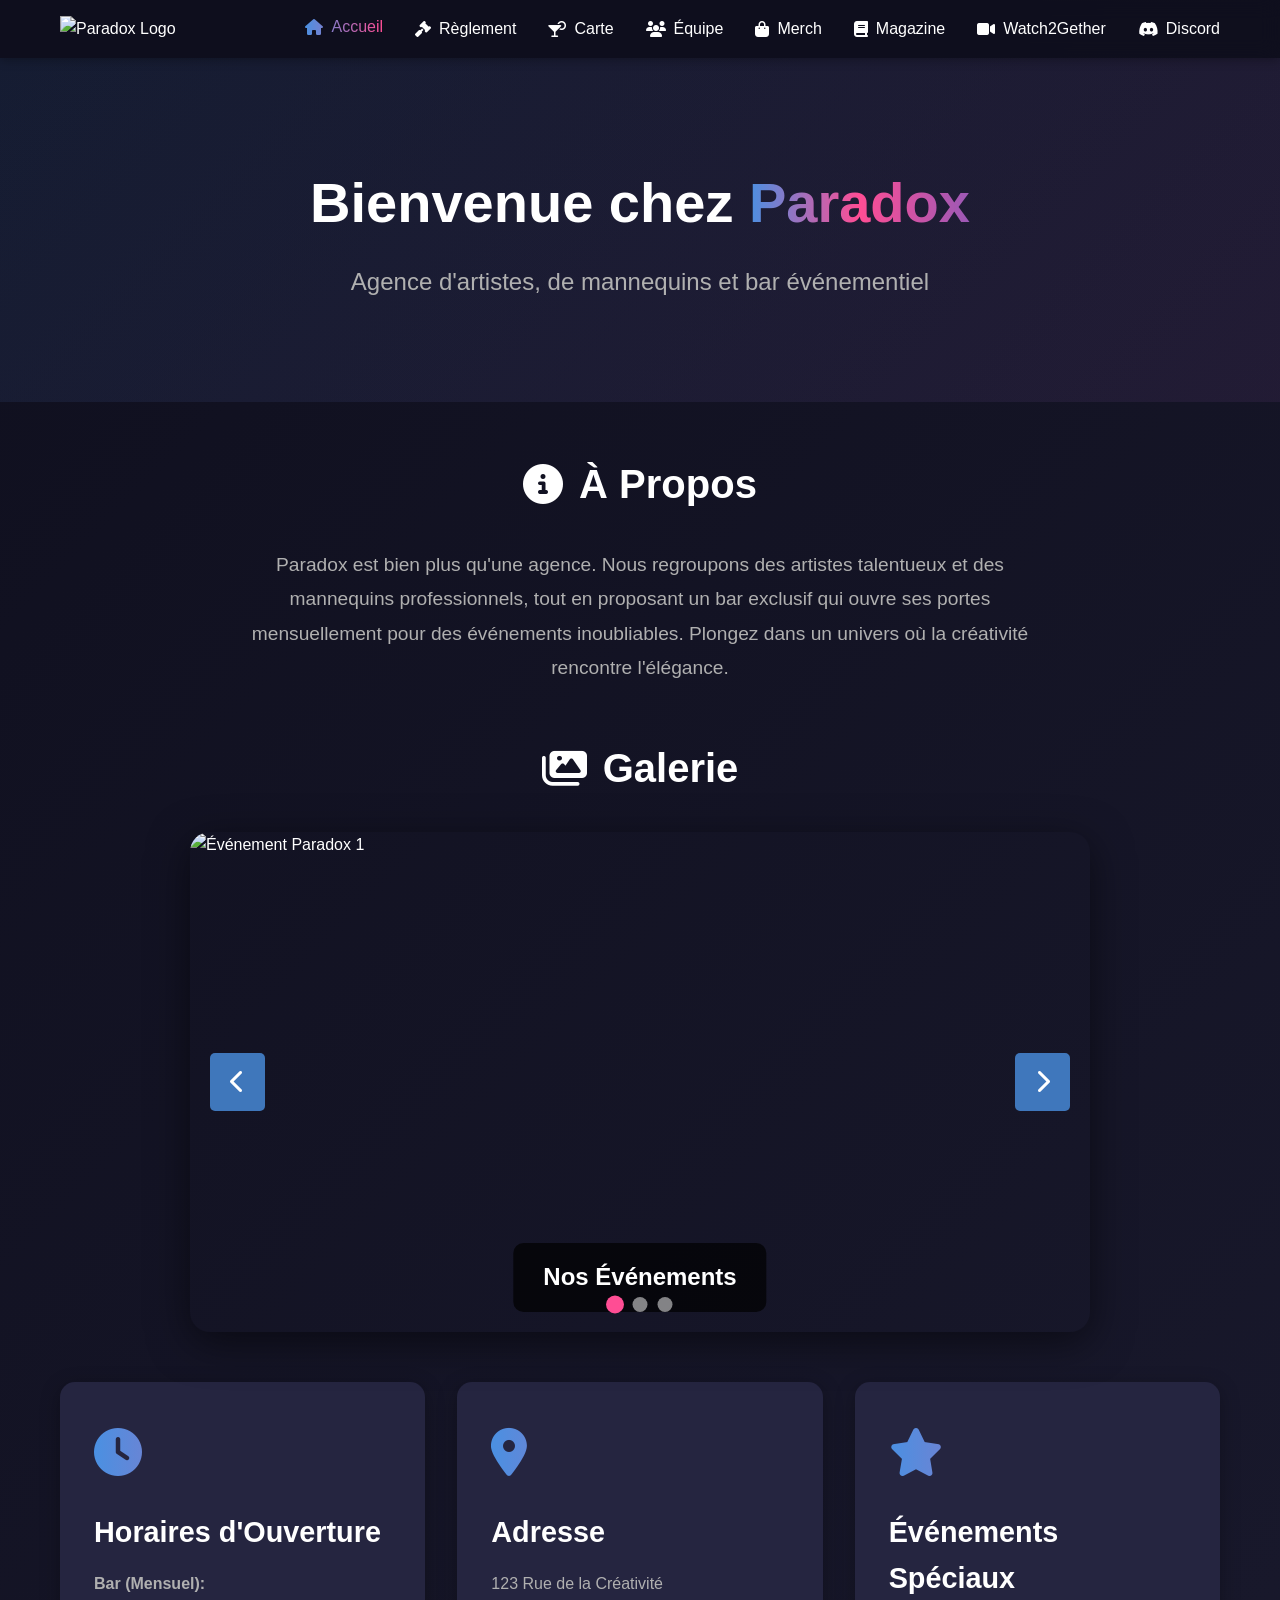
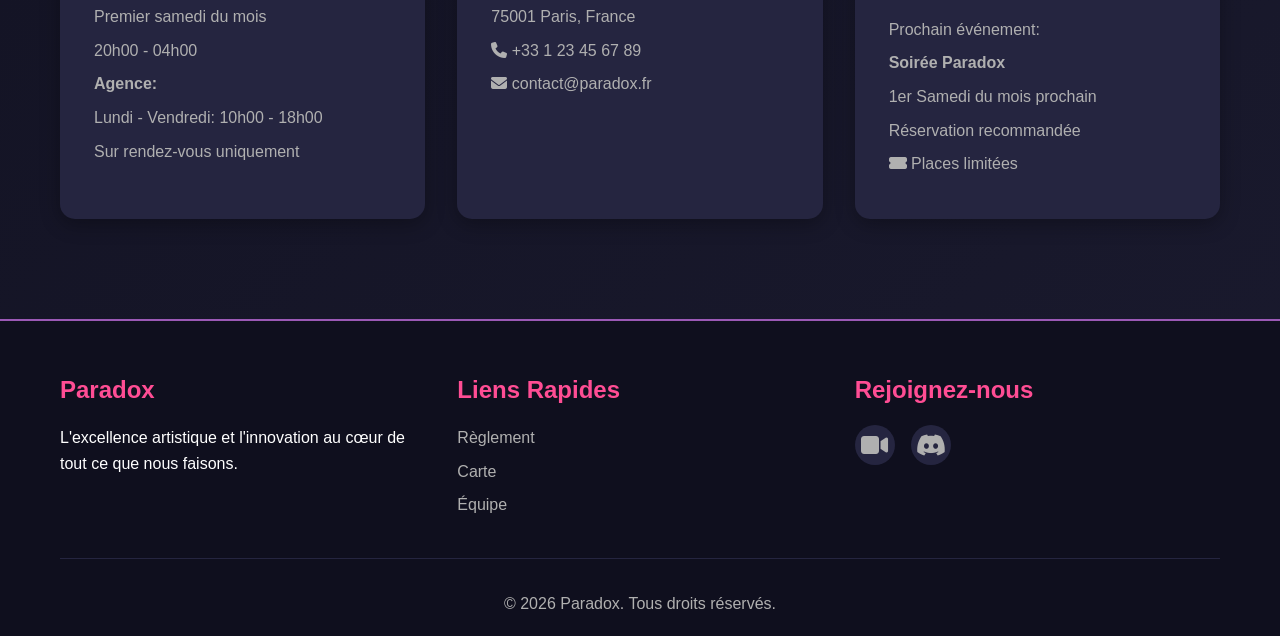
==== index.html @ 4bc78af2 "initial commit" ====
<!DOCTYPE html>
<html lang="fr">
<head>
    <meta charset="UTF-8">
    <meta name="viewport" content="width=device-width, initial-scale=1.0">
    <title>Paradox - Agence d'Artistes & Bar</title>
    <link rel="stylesheet" href="style.css">
    <link rel="stylesheet" href="https://cdnjs.cloudflare.com/ajax/libs/font-awesome/6.4.0/css/all.min.css">
</head>
<body>
    <nav class="navbar">
        <div class="container">
            <div class="logo">
                <img src="media/paradox_logo.png" alt="Paradox Logo">
            </div>
            <ul class="nav-links">
                <li><a href="index.html" class="active"><i class="fas fa-home"></i> Accueil</a></li>
                <li><a href="reglement.html"><i class="fas fa-gavel"></i> Règlement</a></li>
                <li><a href="carte.html"><i class="fas fa-cocktail"></i> Carte</a></li>
                <li><a href="equipe.html"><i class="fas fa-users"></i> Équipe</a></li>
                <li><a href="merch.html"><i class="fas fa-shopping-bag"></i> Merch</a></li>
                <li><a href="magazine.html"><i class="fas fa-book"></i> Magazine</a></li>
                <li><a href="https://w2g.tv" target="_blank"><i class="fas fa-video"></i> Watch2Gether</a></li>
                <li><a href="https://discord.gg" target="_blank"><i class="fab fa-discord"></i> Discord</a></li>
            </ul>
            <div class="burger">
                <div class="line1"></div>
                <div class="line2"></div>
                <div class="line3"></div>
            </div>
        </div>
    </nav>

    <header class="hero">
        <div class="hero-content">
            <h1>Bienvenue chez <span class="gradient-text">Paradox</span></h1>
            <p>Agence d'artistes, de mannequins et bar événementiel</p>
        </div>
    </header>

    <main class="container">
        <section class="about-section">
            <h2><i class="fas fa-info-circle"></i> À Propos</h2>
            <p>Paradox est bien plus qu'une agence. Nous regroupons des artistes talentueux et des mannequins professionnels, tout en proposant un bar exclusif qui ouvre ses portes mensuellement pour des événements inoubliables. Plongez dans un univers où la créativité rencontre l'élégance.</p>
        </section>

        <section class="carousel-section">
            <h2><i class="fas fa-images"></i> Galerie</h2>
            <div class="carousel">
                <div class="carousel-container">
                    <div class="carousel-slide active">
                        <img src="media/carousel1.jpg" alt="Événement Paradox 1">
                        <div class="carousel-caption">Nos Événements</div>
                    </div>
                    <div class="carousel-slide">
                        <img src="media/carousel2.jpg" alt="Événement Paradox 2">
                        <div class="carousel-caption">Nos Artistes</div>
                    </div>
                    <div class="carousel-slide">
                        <img src="media/carousel3.jpg" alt="Événement Paradox 3">
                        <div class="carousel-caption">Notre Bar</div>
                    </div>
                </div>
                <button class="carousel-btn prev" onclick="changeSlide(-1)"><i class="fas fa-chevron-left"></i></button>
                <button class="carousel-btn next" onclick="changeSlide(1)"><i class="fas fa-chevron-right"></i></button>
                <div class="carousel-dots">
                    <span class="dot active" onclick="currentSlide(0)"></span>
                    <span class="dot" onclick="currentSlide(1)"></span>
                    <span class="dot" onclick="currentSlide(2)"></span>
                </div>
            </div>
        </section>

        <section class="info-cards">
            <div class="card">
                <div class="card-icon">
                    <i class="fas fa-clock"></i>
                </div>
                <h3>Horaires d'Ouverture</h3>
                <p><strong>Bar (Mensuel):</strong></p>
                <p>Premier samedi du mois</p>
                <p>20h00 - 04h00</p>
                <p class="mt-2"><strong>Agence:</strong></p>
                <p>Lundi - Vendredi: 10h00 - 18h00</p>
                <p>Sur rendez-vous uniquement</p>
            </div>

            <div class="card">
                <div class="card-icon">
                    <i class="fas fa-map-marker-alt"></i>
                </div>
                <h3>Adresse</h3>
                <p>123 Rue de la Créativité</p>
                <p>75001 Paris, France</p>
                <p class="mt-2"><i class="fas fa-phone"></i> +33 1 23 45 67 89</p>
                <p><i class="fas fa-envelope"></i> contact@paradox.fr</p>
            </div>

            <div class="card">
                <div class="card-icon">
                    <i class="fas fa-star"></i>
                </div>
                <h3>Événements Spéciaux</h3>
                <p>Prochain événement:</p>
                <p><strong>Soirée Paradox</strong></p>
                <p>1er Samedi du mois prochain</p>
                <p class="mt-2">Réservation recommandée</p>
                <p><i class="fas fa-ticket-alt"></i> Places limitées</p>
            </div>
        </section>
    </main>

    <footer>
        <div class="container">
            <div class="footer-content">
                <div class="footer-section">
                    <h4>Paradox</h4>
                    <p>L'excellence artistique et l'innovation au cœur de tout ce que nous faisons.</p>
                </div>
                <div class="footer-section">
                    <h4>Liens Rapides</h4>
                    <ul>
                        <li><a href="reglement.html">Règlement</a></li>
                        <li><a href="carte.html">Carte</a></li>
                        <li><a href="equipe.html">Équipe</a></li>
                    </ul>
                </div>
                <div class="footer-section">
                    <h4>Rejoignez-nous</h4>
                    <div class="social-links">
                        <a href="https://w2g.tv" target="_blank"><i class="fas fa-video"></i></a>
                        <a href="https://discord.gg" target="_blank"><i class="fab fa-discord"></i></a>
                    </div>
                </div>
            </div>
            <div class="footer-bottom">
                <p>&copy; 2026 Paradox. Tous droits réservés.</p>
            </div>
        </div>
    </footer>

    <script src="script.js"></script>
</body>
</html>
---- style.css ----
* {
    margin: 0;
    padding: 0;
    box-sizing: border-box;
}

:root {
    --primary-blue: #4a90e2;
    --primary-pink: #ff4d94;
    --primary-purple: #9b59b6;
    --dark-bg: #1a1a2e;
    --darker-bg: #0f0f1e;
    --light-text: #ffffff;
    --gray-text: #b0b0b0;
    --card-bg: #252540;
}

body {
    font-family: 'Segoe UI', Tahoma, Geneva, Verdana, sans-serif;
    background: linear-gradient(135deg, var(--darker-bg) 0%, var(--dark-bg) 100%);
    color: var(--light-text);
    line-height: 1.6;
    min-height: 100vh;
}

.container {
    max-width: 1200px;
    margin: 0 auto;
    padding: 0 20px;
}

.gradient-text {
    background: linear-gradient(90deg, var(--primary-blue), var(--primary-pink), var(--primary-purple));
    -webkit-background-clip: text;
    -webkit-text-fill-color: transparent;
    background-clip: text;
}

.navbar {
    background: rgba(15, 15, 30, 0.95);
    backdrop-filter: blur(10px);
    padding: 1rem 0;
    position: sticky;
    top: 0;
    z-index: 1000;
    box-shadow: 0 2px 10px rgba(0, 0, 0, 0.3);
}

.navbar .container {
    display: flex;
    justify-content: space-between;
    align-items: center;
}

.logo img {
    height: 50px;
    width: auto;
}

.nav-links {
    display: flex;
    list-style: none;
    gap: 2rem;
    align-items: center;
}

.nav-links a {
    color: var(--light-text);
    text-decoration: none;
    transition: all 0.3s ease;
    font-weight: 500;
    display: flex;
    align-items: center;
    gap: 0.5rem;
}

.nav-links a:hover,
.nav-links a.active {
    background: linear-gradient(90deg, var(--primary-blue), var(--primary-pink));
    -webkit-background-clip: text;
    -webkit-text-fill-color: transparent;
    background-clip: text;
    transform: translateY(-2px);
}

.burger {
    display: none;
    flex-direction: column;
    cursor: pointer;
}

.burger div {
    width: 25px;
    height: 3px;
    background: var(--light-text);
    margin: 4px;
    transition: all 0.3s ease;
}

.hero {
    text-align: center;
    padding: 100px 20px;
    background: linear-gradient(135deg, rgba(74, 144, 226, 0.1), rgba(155, 89, 182, 0.1));
    margin-bottom: 50px;
}

.hero-content h1 {
    font-size: 3.5rem;
    margin-bottom: 1rem;
}

.hero-content p {
    font-size: 1.5rem;
    color: var(--gray-text);
}

section {
    margin: 50px 0;
}

section h2 {
    font-size: 2.5rem;
    margin-bottom: 2rem;
    text-align: center;
    display: flex;
    align-items: center;
    justify-content: center;
    gap: 1rem;
}

.about-section p {
    font-size: 1.2rem;
    text-align: center;
    color: var(--gray-text);
    max-width: 800px;
    margin: 0 auto;
    line-height: 1.8;
}

.carousel {
    position: relative;
    max-width: 900px;
    margin: 0 auto;
    overflow: hidden;
    border-radius: 20px;
    box-shadow: 0 10px 40px rgba(0, 0, 0, 0.5);
}

.carousel-container {
    position: relative;
    width: 100%;
    height: 500px;
}

.carousel-slide {
    position: absolute;
    width: 100%;
    height: 100%;
    opacity: 0;
    transition: opacity 0.5s ease;
}

.carousel-slide.active {
    opacity: 1;
}

.carousel-slide img {
    width: 100%;
    height: 100%;
    object-fit: cover;
}

.carousel-caption {
    position: absolute;
    bottom: 20px;
    left: 50%;
    transform: translateX(-50%);
    background: rgba(0, 0, 0, 0.7);
    padding: 15px 30px;
    border-radius: 10px;
    font-size: 1.5rem;
    font-weight: bold;
}

.carousel-btn {
    position: absolute;
    top: 50%;
    transform: translateY(-50%);
    background: rgba(74, 144, 226, 0.8);
    border: none;
    color: white;
    padding: 15px 20px;
    cursor: pointer;
    font-size: 1.5rem;
    transition: all 0.3s ease;
    border-radius: 5px;
}

.carousel-btn:hover {
    background: var(--primary-pink);
}

.carousel-btn.prev {
    left: 20px;
}

.carousel-btn.next {
    right: 20px;
}

.carousel-dots {
    position: absolute;
    bottom: 20px;
    left: 50%;
    transform: translateX(-50%);
    display: flex;
    gap: 10px;
}

.dot {
    width: 15px;
    height: 15px;
    border-radius: 50%;
    background: rgba(255, 255, 255, 0.5);
    cursor: pointer;
    transition: all 0.3s ease;
}

.dot.active {
    background: var(--primary-pink);
    transform: scale(1.2);
}

.info-cards {
    display: grid;
    grid-template-columns: repeat(auto-fit, minmax(300px, 1fr));
    gap: 2rem;
    margin-top: 50px;
}

.card {
    background: var(--card-bg);
    padding: 2rem;
    border-radius: 15px;
    box-shadow: 0 5px 20px rgba(0, 0, 0, 0.3);
    transition: all 0.3s ease;
    border: 2px solid transparent;
}

.card:hover {
    transform: translateY(-10px);
    border: 2px solid var(--primary-blue);
    box-shadow: 0 10px 40px rgba(74, 144, 226, 0.3);
}

.card-icon {
    font-size: 3rem;
    margin-bottom: 1rem;
    background: linear-gradient(90deg, var(--primary-blue), var(--primary-pink));
    -webkit-background-clip: text;
    -webkit-text-fill-color: transparent;
    background-clip: text;
}

.card h3 {
    font-size: 1.8rem;
    margin-bottom: 1rem;
}

.card p {
    color: var(--gray-text);
    margin: 0.5rem 0;
}

.mt-2 {
    margin-top: 1rem;
}

footer {
    background: var(--darker-bg);
    margin-top: 100px;
    padding: 50px 0 20px;
    border-top: 2px solid var(--primary-purple);
}

.footer-content {
    display: grid;
    grid-template-columns: repeat(auto-fit, minmax(250px, 1fr));
    gap: 2rem;
    margin-bottom: 2rem;
}

.footer-section h4 {
    color: var(--primary-pink);
    margin-bottom: 1rem;
    font-size: 1.5rem;
}

.footer-section ul {
    list-style: none;
}

.footer-section ul li {
    margin: 0.5rem 0;
}

.footer-section a {
    color: var(--gray-text);
    text-decoration: none;
    transition: color 0.3s ease;
}

.footer-section a:hover {
    color: var(--primary-blue);
}

.social-links {
    display: flex;
    gap: 1rem;
}

.social-links a {
    display: flex;
    align-items: center;
    justify-content: center;
    width: 40px;
    height: 40px;
    background: var(--card-bg);
    border-radius: 50%;
    font-size: 1.5rem;
    transition: all 0.3s ease;
}

.social-links a:hover {
    background: linear-gradient(135deg, var(--primary-blue), var(--primary-pink));
    transform: scale(1.1);
}

.footer-bottom {
    text-align: center;
    padding-top: 2rem;
    border-top: 1px solid var(--card-bg);
    color: var(--gray-text);
}

@media screen and (max-width: 968px) {
    .nav-links {
        position: fixed;
        right: -100%;
        top: 70px;
        flex-direction: column;
        background: var(--darker-bg);
        width: 100%;
        text-align: center;
        transition: 0.3s;
        padding: 2rem 0;
    }

    .nav-links.active {
        right: 0;
    }

    .burger {
        display: flex;
    }

    .hero-content h1 {
        font-size: 2.5rem;
    }

    .hero-content p {
        font-size: 1.2rem;
    }

    .carousel-container {
        height: 300px;
    }
}
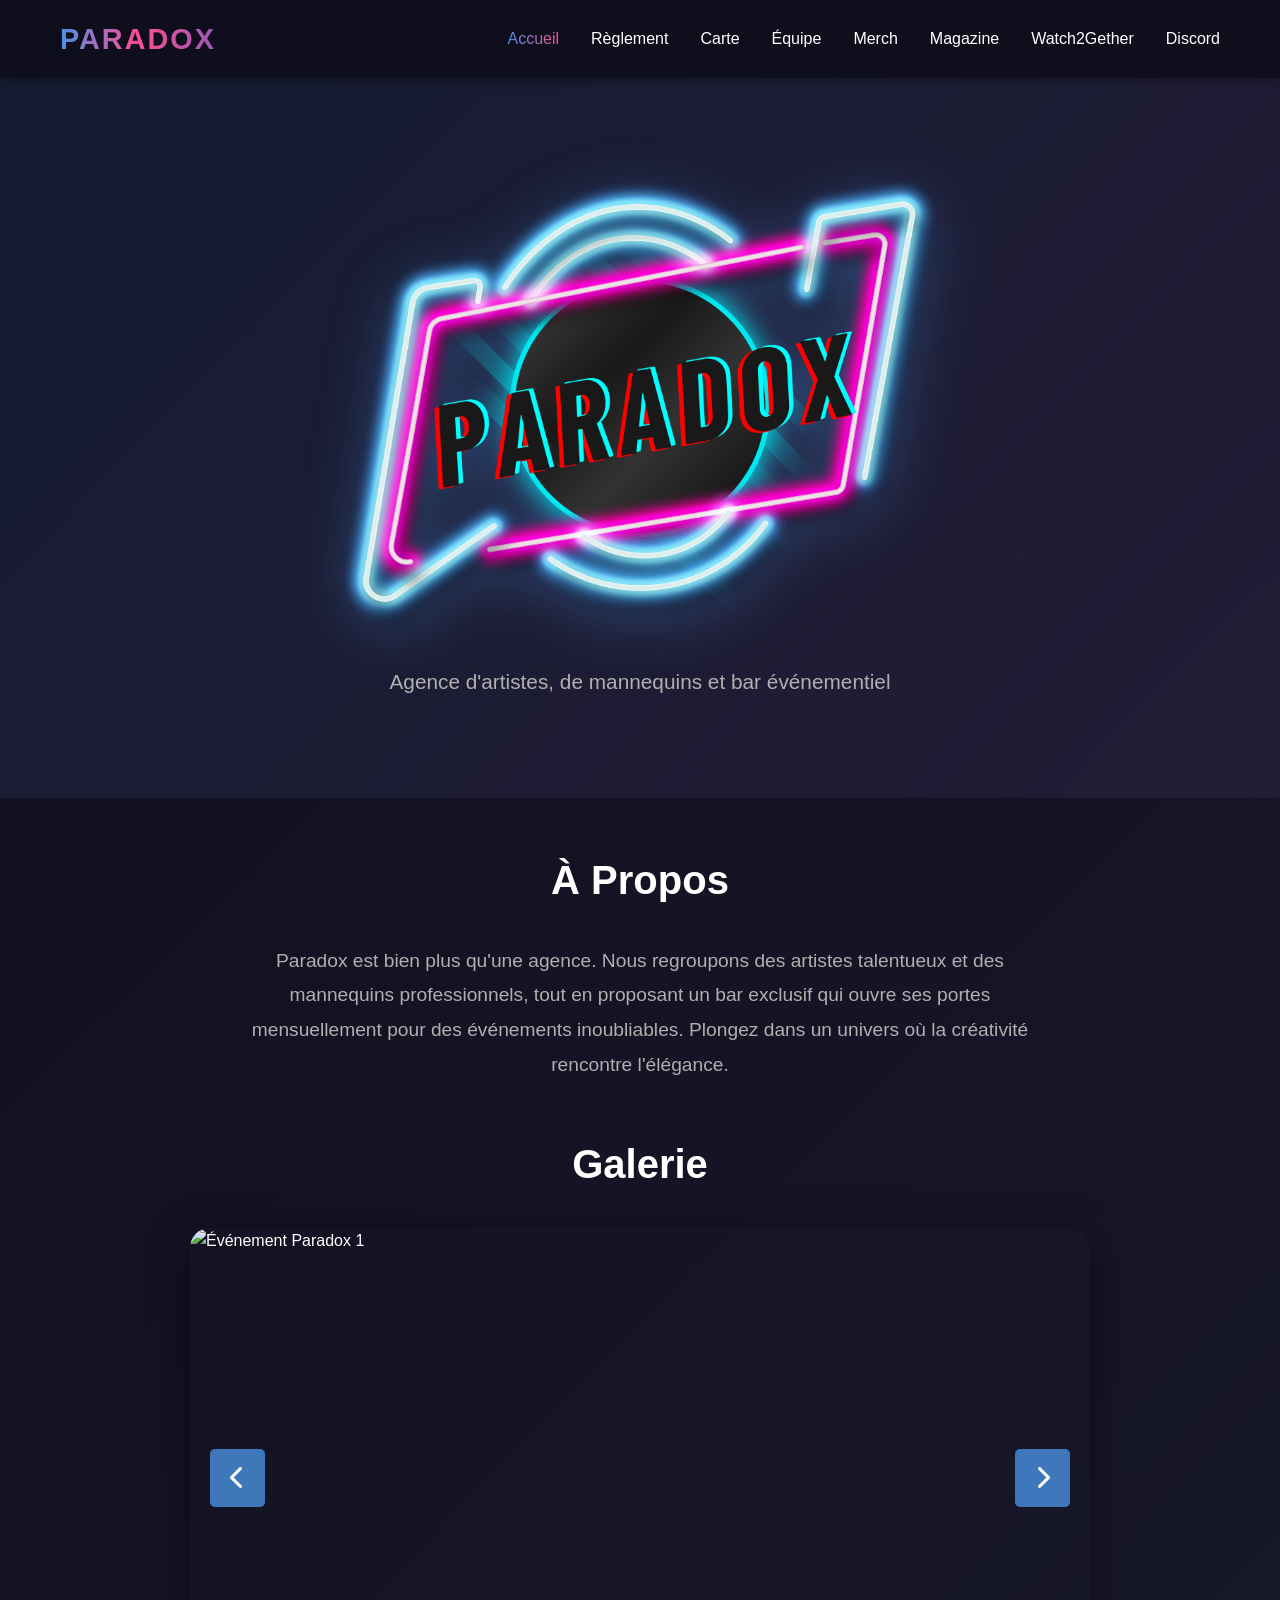
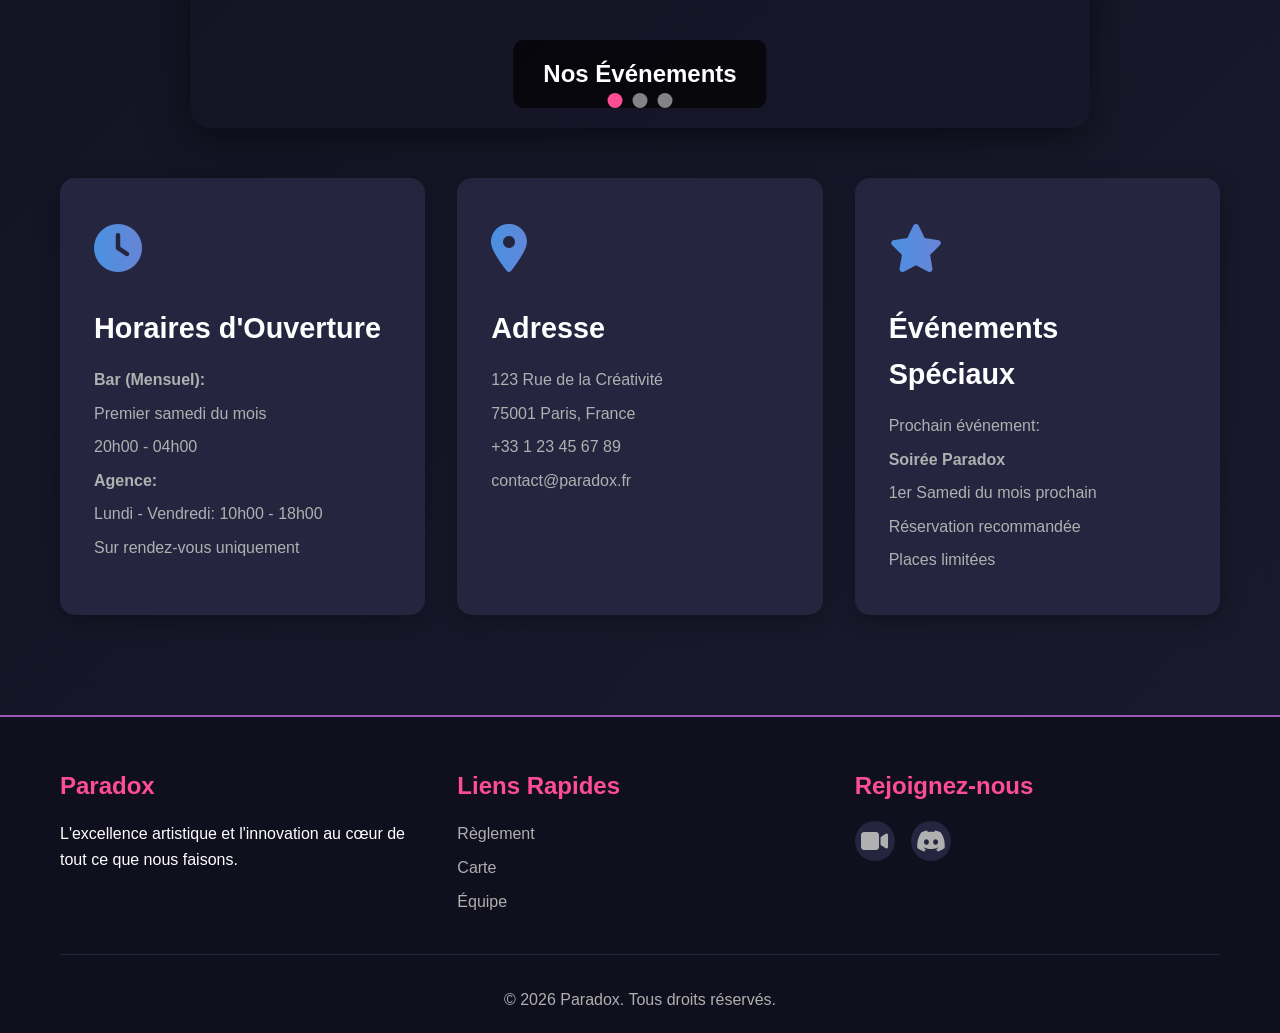
==== commit be4a83a7: "maj mag, json, equipe" ====
--- a/index.html
+++ b/index.html
@@ -11,17 +11,17 @@
     <nav class="navbar">
         <div class="container">
             <div class="logo">
-                <img src="media/paradox_logo.png" alt="Paradox Logo">
+                <h2>PARADOX</h2>
             </div>
             <ul class="nav-links">
-                <li><a href="index.html" class="active"><i class="fas fa-home"></i> Accueil</a></li>
-                <li><a href="reglement.html"><i class="fas fa-gavel"></i> Règlement</a></li>
-                <li><a href="carte.html"><i class="fas fa-cocktail"></i> Carte</a></li>
-                <li><a href="equipe.html"><i class="fas fa-users"></i> Équipe</a></li>
-                <li><a href="merch.html"><i class="fas fa-shopping-bag"></i> Merch</a></li>
-                <li><a href="magazine.html"><i class="fas fa-book"></i> Magazine</a></li>
-                <li><a href="https://w2g.tv" target="_blank"><i class="fas fa-video"></i> Watch2Gether</a></li>
-                <li><a href="https://discord.gg" target="_blank"><i class="fab fa-discord"></i> Discord</a></li>
+                <li><a href="index.html" class="active">Accueil</a></li>
+                <li><a href="reglement.html">Règlement</a></li>
+                <li><a href="carte.html">Carte</a></li>
+                <li><a href="equipe.html">Équipe</a></li>
+                <li><a href="merch.html">Merch</a></li>
+                <li><a href="magazine.html">Magazine</a></li>
+                <li><a href="https://w2g.tv/?r=dgdjw1shaeg6t09lxw" target="_blank">Watch2Gether</a></li>
+                <li><a href="https://discord.gg/9MaAJ3WnYC" target="_blank">Discord</a></li>
             </ul>
             <div class="burger">
                 <div class="line1"></div>
@@ -33,19 +33,19 @@
 
     <header class="hero">
         <div class="hero-content">
-            <h1>Bienvenue chez <span class="gradient-text">Paradox</span></h1>
-            <p>Agence d'artistes, de mannequins et bar événementiel</p>
+            <img src="media/paradox_logo.png" alt="Paradox Logo" class="hero-logo">
+            <p style="margin-top: 2rem; font-size: 1.3rem;">Agence d'artistes, de mannequins et bar événementiel</p>
         </div>
     </header>
 
     <main class="container">
         <section class="about-section">
-            <h2><i class="fas fa-info-circle"></i> À Propos</h2>
+            <h2>À Propos</h2>
             <p>Paradox est bien plus qu'une agence. Nous regroupons des artistes talentueux et des mannequins professionnels, tout en proposant un bar exclusif qui ouvre ses portes mensuellement pour des événements inoubliables. Plongez dans un univers où la créativité rencontre l'élégance.</p>
         </section>
 
         <section class="carousel-section">
-            <h2><i class="fas fa-images"></i> Galerie</h2>
+            <h2>Galerie</h2>
             <div class="carousel">
                 <div class="carousel-container">
                     <div class="carousel-slide active">
@@ -92,8 +92,8 @@
                 <h3>Adresse</h3>
                 <p>123 Rue de la Créativité</p>
                 <p>75001 Paris, France</p>
-                <p class="mt-2"><i class="fas fa-phone"></i> +33 1 23 45 67 89</p>
-                <p><i class="fas fa-envelope"></i> contact@paradox.fr</p>
+                <p class="mt-2">+33 1 23 45 67 89</p>
+                <p>contact@paradox.fr</p>
             </div>
 
             <div class="card">
@@ -105,7 +105,7 @@
                 <p><strong>Soirée Paradox</strong></p>
                 <p>1er Samedi du mois prochain</p>
                 <p class="mt-2">Réservation recommandée</p>
-                <p><i class="fas fa-ticket-alt"></i> Places limitées</p>
+                <p>Places limitées</p>
             </div>
         </section>
     </main>
@@ -128,8 +128,8 @@
                 <div class="footer-section">
                     <h4>Rejoignez-nous</h4>
                     <div class="social-links">
-                        <a href="https://w2g.tv" target="_blank"><i class="fas fa-video"></i></a>
-                        <a href="https://discord.gg" target="_blank"><i class="fab fa-discord"></i></a>
+                        <a href="https://w2g.tv/?r=dgdjw1shaeg6t09lxw" target="_blank"><i class="fas fa-video"></i></a>
+                        <a href="https://discord.gg/9MaAJ3WnYC" target="_blank"><i class="fab fa-discord"></i></a>
                     </div>
                 </div>
             </div>
--- a/style.css
+++ b/style.css
@@ -52,9 +52,20 @@
     align-items: center;
 }
 
-.logo img {
-    height: 50px;
-    width: auto;
+.logo h2 {
+    font-size: 1.8rem;
+    font-weight: 700;
+    letter-spacing: 2px;
+    background: linear-gradient(90deg, var(--primary-blue), var(--primary-pink), var(--primary-purple));
+    -webkit-background-clip: text;
+    -webkit-text-fill-color: transparent;
+    background-clip: text;
+    margin: 0;
+    transition: all 0.3s ease;
+}
+
+.logo h2:hover {
+    opacity: 0.8;
 }
 
 .nav-links {
@@ -80,7 +91,6 @@
     -webkit-background-clip: text;
     -webkit-text-fill-color: transparent;
     background-clip: text;
-    transform: translateY(-2px);
 }
 
 .burger {
@@ -107,6 +117,15 @@
 .hero-content h1 {
     font-size: 3.5rem;
     margin-bottom: 1rem;
+}
+
+.hero-logo {
+    max-width: 600px;
+    width: 100%;
+    height: auto;
+    margin: 0 auto;
+    display: block;
+    filter: drop-shadow(0 10px 30px rgba(74, 144, 226, 0.4));
 }
 
 .hero-content p {
@@ -228,7 +247,6 @@
 
 .dot.active {
     background: var(--primary-pink);
-    transform: scale(1.2);
 }
 
 .info-cards {
@@ -248,9 +266,7 @@
 }
 
 .card:hover {
-    transform: translateY(-10px);
     border: 2px solid var(--primary-blue);
-    box-shadow: 0 10px 40px rgba(74, 144, 226, 0.3);
 }
 
 .card-icon {
@@ -333,7 +349,6 @@
 
 .social-links a:hover {
     background: linear-gradient(135deg, var(--primary-blue), var(--primary-pink));
-    transform: scale(1.1);
 }
 
 .footer-bottom {
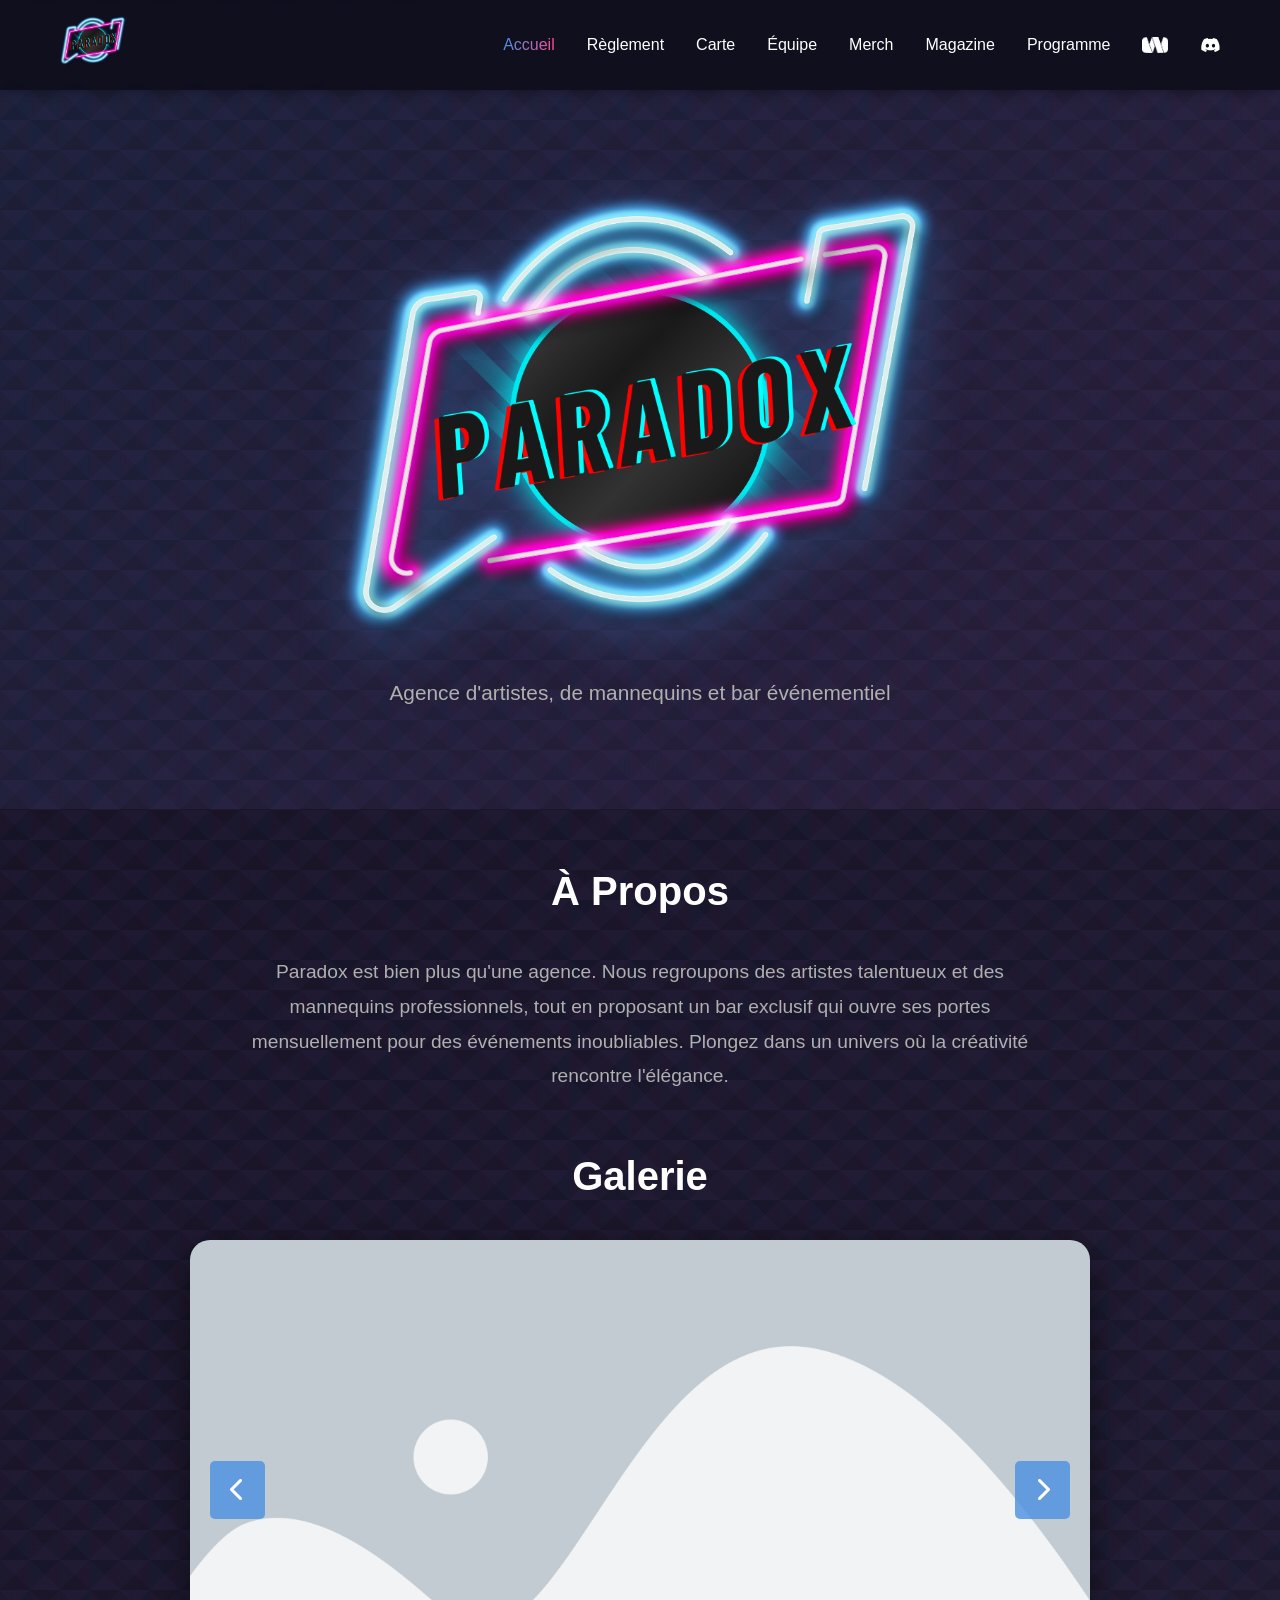
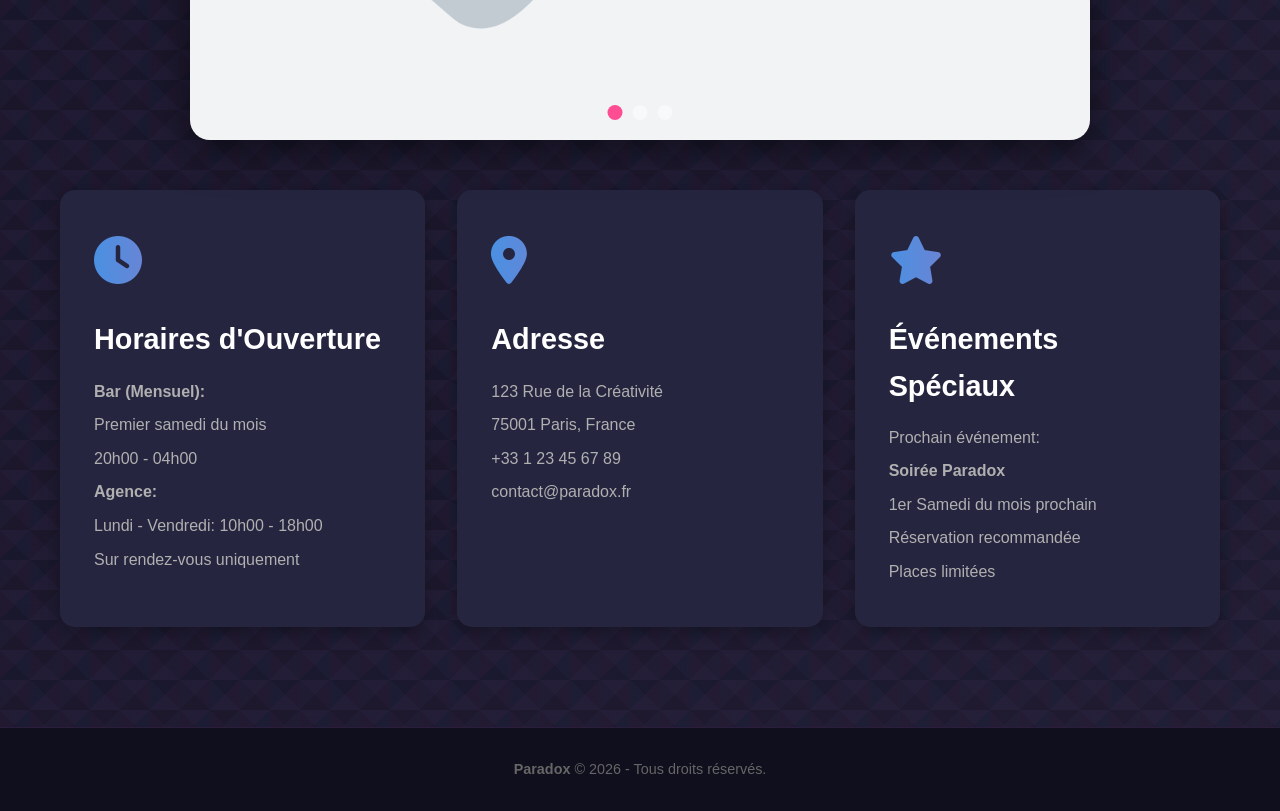
==== commit 71e0d29b: "maj" ====
--- a/index.html
+++ b/index.html
@@ -11,7 +11,7 @@
     <nav class="navbar">
         <div class="container">
             <div class="logo">
-                <h2>PARADOX</h2>
+                <a href="index.html"><img src="media/paradox_logo.png" alt="Paradox Logo"></a>
             </div>
             <ul class="nav-links">
                 <li><a href="index.html" class="active">Accueil</a></li>
@@ -20,8 +20,9 @@
                 <li><a href="equipe.html">Équipe</a></li>
                 <li><a href="merch.html">Merch</a></li>
                 <li><a href="magazine.html">Magazine</a></li>
-                <li><a href="https://w2g.tv/?r=dgdjw1shaeg6t09lxw" target="_blank">Watch2Gether</a></li>
-                <li><a href="https://discord.gg/9MaAJ3WnYC" target="_blank">Discord</a></li>
+                <li><a href="programme.html">Programme</a></li>
+                <li><a href="https://w2g.tv/?r=dgdjw1shaeg6t09lxw" target="_blank" class="icon-link"><img src="media/w2g_logo.png" alt="Watch2Gether"></a></li>
+                <li><a href="https://discord.gg/9MaAJ3WnYC" target="_blank" class="icon-link"><i class="fab fa-discord"></i></a></li>
             </ul>
             <div class="burger">
                 <div class="line1"></div>
@@ -49,16 +50,13 @@
             <div class="carousel">
                 <div class="carousel-container">
                     <div class="carousel-slide active">
-                        <img src="media/carousel1.jpg" alt="Événement Paradox 1">
-                        <div class="carousel-caption">Nos Événements</div>
+                        <img src="media/placeholder.png" alt="Événement Paradox 1">
                     </div>
                     <div class="carousel-slide">
-                        <img src="media/carousel2.jpg" alt="Événement Paradox 2">
-                        <div class="carousel-caption">Nos Artistes</div>
+                        <img src="media/placeholder.png" alt="Événement Paradox 2">
                     </div>
                     <div class="carousel-slide">
-                        <img src="media/carousel3.jpg" alt="Événement Paradox 3">
-                        <div class="carousel-caption">Notre Bar</div>
+                        <img src="media/placeholder.png" alt="Événement Paradox 3">
                     </div>
                 </div>
                 <button class="carousel-btn prev" onclick="changeSlide(-1)"><i class="fas fa-chevron-left"></i></button>
@@ -112,30 +110,7 @@
 
     <footer>
         <div class="container">
-            <div class="footer-content">
-                <div class="footer-section">
-                    <h4>Paradox</h4>
-                    <p>L'excellence artistique et l'innovation au cœur de tout ce que nous faisons.</p>
-                </div>
-                <div class="footer-section">
-                    <h4>Liens Rapides</h4>
-                    <ul>
-                        <li><a href="reglement.html">Règlement</a></li>
-                        <li><a href="carte.html">Carte</a></li>
-                        <li><a href="equipe.html">Équipe</a></li>
-                    </ul>
-                </div>
-                <div class="footer-section">
-                    <h4>Rejoignez-nous</h4>
-                    <div class="social-links">
-                        <a href="https://w2g.tv/?r=dgdjw1shaeg6t09lxw" target="_blank"><i class="fas fa-video"></i></a>
-                        <a href="https://discord.gg/9MaAJ3WnYC" target="_blank"><i class="fab fa-discord"></i></a>
-                    </div>
-                </div>
-            </div>
-            <div class="footer-bottom">
-                <p>&copy; 2026 Paradox. Tous droits réservés.</p>
-            </div>
+            <p><strong>Paradox</strong> &copy; 2026 - Tous droits réservés.</p>
         </div>
     </footer>
 
--- a/style.css
+++ b/style.css
@@ -17,7 +17,15 @@
 
 body {
     font-family: 'Segoe UI', Tahoma, Geneva, Verdana, sans-serif;
-    background: linear-gradient(135deg, var(--darker-bg) 0%, var(--dark-bg) 100%);
+    background-color: var(--darker-bg);
+    background-image: 
+        linear-gradient(135deg, rgba(74, 144, 226, 0.03) 25%, transparent 25%, transparent 75%, rgba(74, 144, 226, 0.03) 75%, rgba(74, 144, 226, 0.03)),
+        linear-gradient(45deg, rgba(74, 144, 226, 0.03) 25%, transparent 25%, transparent 75%, rgba(74, 144, 226, 0.03) 75%, rgba(74, 144, 226, 0.03)),
+        linear-gradient(135deg, transparent 25%, rgba(255, 77, 148, 0.03) 25%, rgba(255, 77, 148, 0.03) 75%, transparent 75%, transparent),
+        linear-gradient(45deg, transparent 25%, rgba(155, 89, 182, 0.03) 25%, rgba(155, 89, 182, 0.03) 75%, transparent 75%, transparent),
+        linear-gradient(135deg, var(--darker-bg) 0%, var(--dark-bg) 100%);
+    background-size: 60px 60px, 60px 60px, 60px 60px, 60px 60px, 100% 100%;
+    background-position: 0 0, 30px 30px, 30px 0, 0 30px, 0 0;
     color: var(--light-text);
     line-height: 1.6;
     min-height: 100vh;
@@ -34,6 +42,28 @@
     -webkit-background-clip: text;
     -webkit-text-fill-color: transparent;
     background-clip: text;
+}
+
+.page-header {
+    text-align: center;
+    padding: 60px 20px 40px;
+    background: linear-gradient(135deg, rgba(74, 144, 226, 0.1), rgba(255, 77, 148, 0.1));
+    border-radius: 20px;
+    margin-bottom: 50px;
+}
+
+.page-header h1 {
+    font-size: 3rem;
+    margin-bottom: 1rem;
+    display: flex;
+    align-items: center;
+    justify-content: center;
+    gap: 1rem;
+}
+
+.page-header p {
+    font-size: 1.3rem;
+    color: var(--gray-text);
 }
 
 .navbar {
@@ -52,37 +82,55 @@
     align-items: center;
 }
 
-.logo h2 {
-    font-size: 1.8rem;
-    font-weight: 700;
-    letter-spacing: 2px;
-    background: linear-gradient(90deg, var(--primary-blue), var(--primary-pink), var(--primary-purple));
+.logo img {
+    height: 50px;
+    width: auto;
+    transition: all 0.3s ease;
+}
+
+.logo img:hover {
+    opacity: 0.8;
+}
+
+.nav-links {
+    display: flex;
+    list-style: none;
+    gap: 2rem;
+    align-items: center;
+}
+
+.nav-links a {
+    color: var(--light-text);
+    text-decoration: none;
+    transition: all 0.3s ease;
+    font-weight: 500;
+    display: flex;
+    align-items: center;
+    gap: 0.5rem;
+}
+
+.nav-links a.icon-link img {
+    height: 16px;
+    width: auto;
+    display: inline-block;
+    vertical-align: middle;
+    transition: filter 0.3s ease;
+}
+
+.nav-links a.icon-link i {
+    font-size: 16px;
+    transition: all 0.3s ease;
+}
+
+.nav-links a.icon-link:hover img {
+    filter: sepia(1) saturate(3) hue-rotate(180deg) brightness(1.1);
+}
+
+.nav-links a.icon-link:hover i {
+    background: linear-gradient(90deg, var(--primary-blue), var(--primary-pink));
     -webkit-background-clip: text;
     -webkit-text-fill-color: transparent;
     background-clip: text;
-    margin: 0;
-    transition: all 0.3s ease;
-}
-
-.logo h2:hover {
-    opacity: 0.8;
-}
-
-.nav-links {
-    display: flex;
-    list-style: none;
-    gap: 2rem;
-    align-items: center;
-}
-
-.nav-links a {
-    color: var(--light-text);
-    text-decoration: none;
-    transition: all 0.3s ease;
-    font-weight: 500;
-    display: flex;
-    align-items: center;
-    gap: 0.5rem;
 }
 
 .nav-links a:hover,
@@ -295,8 +343,14 @@
 footer {
     background: var(--darker-bg);
     margin-top: 100px;
-    padding: 50px 0 20px;
-    border-top: 2px solid var(--primary-purple);
+    padding: 30px 0;
+    border-top: 1px solid rgba(155, 89, 182, 0.2);
+    text-align: center;
+}
+
+footer p {
+    color: #666;
+    font-size: 0.9rem;
 }
 
 .footer-content {
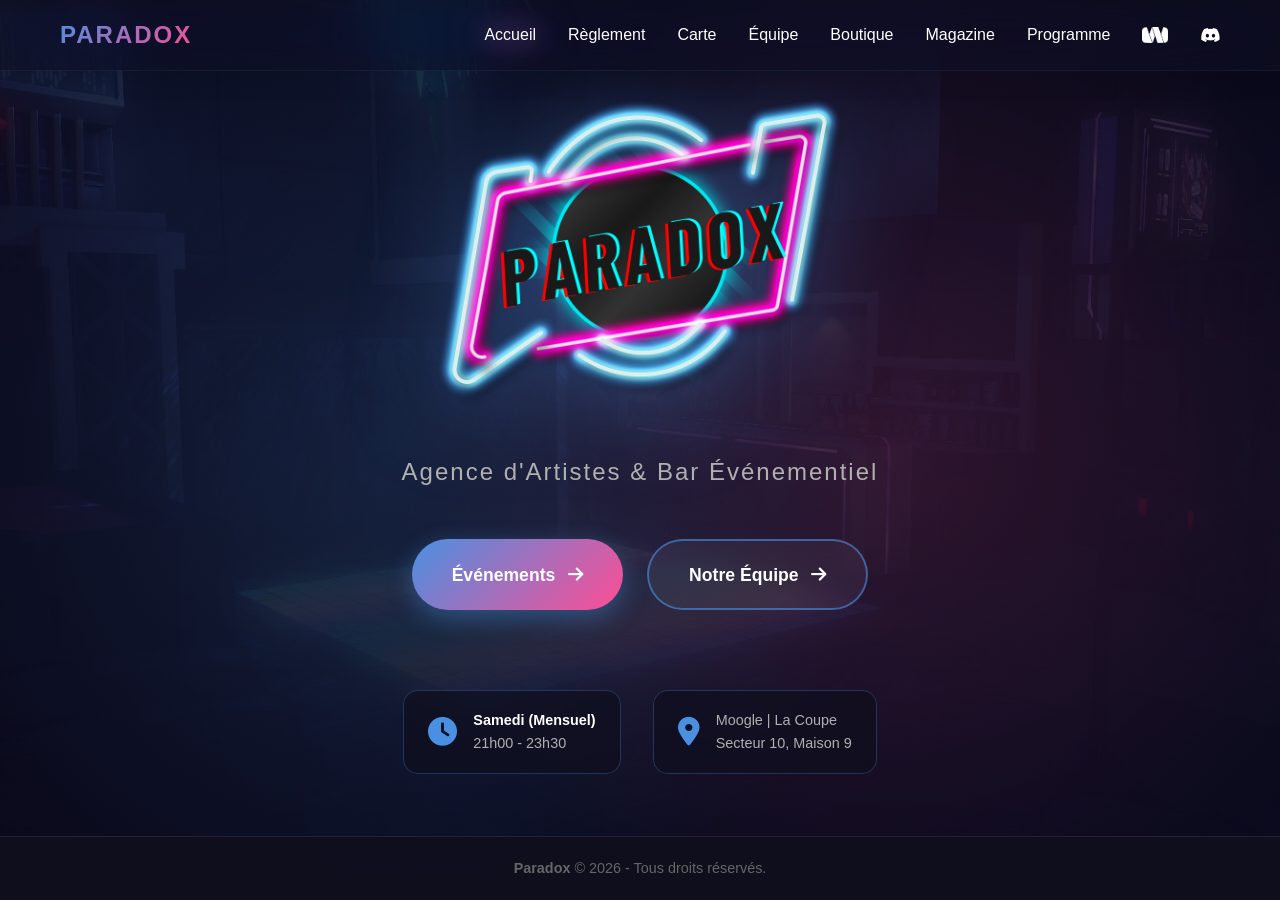
==== commit c0c8bf1b: "maj paradox" ====
--- a/index.html
+++ b/index.html
@@ -8,17 +8,17 @@
     <link rel="stylesheet" href="https://cdnjs.cloudflare.com/ajax/libs/font-awesome/6.4.0/css/all.min.css">
 </head>
 <body>
-    <nav class="navbar">
+    <nav class="navbar navbar-static">
         <div class="container">
             <div class="logo">
-                <a href="index.html"><img src="media/paradox_logo.png" alt="Paradox Logo"></a>
+                <a href="index.html"><h2>PARADOX</h2></a>
             </div>
             <ul class="nav-links">
                 <li><a href="index.html" class="active">Accueil</a></li>
                 <li><a href="reglement.html">Règlement</a></li>
                 <li><a href="carte.html">Carte</a></li>
                 <li><a href="equipe.html">Équipe</a></li>
-                <li><a href="merch.html">Merch</a></li>
+                <li><a href="merch.html">Boutique</a></li>
                 <li><a href="magazine.html">Magazine</a></li>
                 <li><a href="programme.html">Programme</a></li>
                 <li><a href="https://w2g.tv/?r=dgdjw1shaeg6t09lxw" target="_blank" class="icon-link"><img src="media/w2g_logo.png" alt="Watch2Gether"></a></li>
@@ -32,80 +32,47 @@
         </div>
     </nav>
 
-    <header class="hero">
-        <div class="hero-content">
-            <img src="media/paradox_logo.png" alt="Paradox Logo" class="hero-logo">
-            <p style="margin-top: 2rem; font-size: 1.3rem;">Agence d'artistes, de mannequins et bar événementiel</p>
-        </div>
-    </header>
-
-    <main class="container">
-        <section class="about-section">
-            <h2>À Propos</h2>
-            <p>Paradox est bien plus qu'une agence. Nous regroupons des artistes talentueux et des mannequins professionnels, tout en proposant un bar exclusif qui ouvre ses portes mensuellement pour des événements inoubliables. Plongez dans un univers où la créativité rencontre l'élégance.</p>
-        </section>
-
-        <section class="carousel-section">
-            <h2>Galerie</h2>
-            <div class="carousel">
-                <div class="carousel-container">
-                    <div class="carousel-slide active">
-                        <img src="media/placeholder.png" alt="Événement Paradox 1">
+    <div class="hero-immersive">
+        <div class="hero-background"></div>
+        <div class="hero-content-wrapper">
+            <div class="hero-main-content">
+                <img src="media/paradox_logo.png" alt="Paradox Logo" class="hero-immersive-logo">
+                <p class="hero-immersive-subtitle">Agence d'Artistes & Bar Événementiel</p>
+                <div class="hero-immersive-cta">
+                    <a href="programme.html" class="cta-btn cta-primary">
+                        <span>Événements</span>
+                        <i class="fas fa-arrow-right"></i>
+                    </a>
+                    <a href="equipe.html" class="cta-btn cta-secondary">
+                        <span>Notre Équipe</span>
+                        <i class="fas fa-arrow-right"></i>
+                    </a>
+                </div>
+            </div>
+            <div class="hero-info-wrapper">
+                <div class="hero-info-box">
+                    <div class="hero-info-icon">
+                        <i class="fas fa-clock"></i>
                     </div>
-                    <div class="carousel-slide">
-                        <img src="media/placeholder.png" alt="Événement Paradox 2">
-                    </div>
-                    <div class="carousel-slide">
-                        <img src="media/placeholder.png" alt="Événement Paradox 3">
+                    <div class="hero-info-text">
+                        <p><strong>Samedi (Mensuel)</strong></p>
+                        <p>21h00 - 23h30</p>
                     </div>
                 </div>
-                <button class="carousel-btn prev" onclick="changeSlide(-1)"><i class="fas fa-chevron-left"></i></button>
-                <button class="carousel-btn next" onclick="changeSlide(1)"><i class="fas fa-chevron-right"></i></button>
-                <div class="carousel-dots">
-                    <span class="dot active" onclick="currentSlide(0)"></span>
-                    <span class="dot" onclick="currentSlide(1)"></span>
-                    <span class="dot" onclick="currentSlide(2)"></span>
+                <div class="hero-info-box">
+                    <div class="hero-info-icon">
+                        <i class="fas fa-map-marker-alt"></i>
+                    </div>
+                    <div class="hero-info-text">
+                        <p>Moogle | La Coupe</p>
+                        <p>Secteur 10, Maison 9</p>
+                    </div>
                 </div>
             </div>
-        </section>
+        </div>
+    </div>
 
-        <section class="info-cards">
-            <div class="card">
-                <div class="card-icon">
-                    <i class="fas fa-clock"></i>
-                </div>
-                <h3>Horaires d'Ouverture</h3>
-                <p><strong>Bar (Mensuel):</strong></p>
-                <p>Premier samedi du mois</p>
-                <p>20h00 - 04h00</p>
-                <p class="mt-2"><strong>Agence:</strong></p>
-                <p>Lundi - Vendredi: 10h00 - 18h00</p>
-                <p>Sur rendez-vous uniquement</p>
-            </div>
-
-            <div class="card">
-                <div class="card-icon">
-                    <i class="fas fa-map-marker-alt"></i>
-                </div>
-                <h3>Adresse</h3>
-                <p>123 Rue de la Créativité</p>
-                <p>75001 Paris, France</p>
-                <p class="mt-2">+33 1 23 45 67 89</p>
-                <p>contact@paradox.fr</p>
-            </div>
-
-            <div class="card">
-                <div class="card-icon">
-                    <i class="fas fa-star"></i>
-                </div>
-                <h3>Événements Spéciaux</h3>
-                <p>Prochain événement:</p>
-                <p><strong>Soirée Paradox</strong></p>
-                <p>1er Samedi du mois prochain</p>
-                <p class="mt-2">Réservation recommandée</p>
-                <p>Places limitées</p>
-            </div>
-        </section>
+    <main class="main-content">
     </main>
 
     <footer>
--- a/style.css
+++ b/style.css
@@ -2,6 +2,32 @@
     margin: 0;
     padding: 0;
     box-sizing: border-box;
+}
+
+html {
+    scroll-behavior: smooth;
+    scrollbar-width: thin;
+    scrollbar-color: var(--primary-purple) rgba(15, 15, 30, 0.3);
+}
+
+/* Scrollbar pour navigateurs Webkit (Chrome, Safari, Edge) */
+::-webkit-scrollbar {
+    width: 12px;
+}
+
+::-webkit-scrollbar-track {
+    background: rgba(15, 15, 30, 0.3);
+    border-radius: 10px;
+}
+
+::-webkit-scrollbar-thumb {
+    background: linear-gradient(180deg, var(--primary-blue), var(--primary-purple));
+    border-radius: 10px;
+    border: 2px solid rgba(15, 15, 30, 0.3);
+}
+
+::-webkit-scrollbar-thumb:hover {
+    background: linear-gradient(180deg, var(--primary-purple), var(--primary-pink));
 }
 
 :root {
@@ -16,25 +42,62 @@
 }
 
 body {
-    font-family: 'Segoe UI', Tahoma, Geneva, Verdana, sans-serif;
+    font-family: 'Poppins', sans-serif;
     background-color: var(--darker-bg);
-    background-image: 
-        linear-gradient(135deg, rgba(74, 144, 226, 0.03) 25%, transparent 25%, transparent 75%, rgba(74, 144, 226, 0.03) 75%, rgba(74, 144, 226, 0.03)),
-        linear-gradient(45deg, rgba(74, 144, 226, 0.03) 25%, transparent 25%, transparent 75%, rgba(74, 144, 226, 0.03) 75%, rgba(74, 144, 226, 0.03)),
-        linear-gradient(135deg, transparent 25%, rgba(255, 77, 148, 0.03) 25%, rgba(255, 77, 148, 0.03) 75%, transparent 75%, transparent),
-        linear-gradient(45deg, transparent 25%, rgba(155, 89, 182, 0.03) 25%, rgba(155, 89, 182, 0.03) 75%, transparent 75%, transparent),
-        linear-gradient(135deg, var(--darker-bg) 0%, var(--dark-bg) 100%);
-    background-size: 60px 60px, 60px 60px, 60px 60px, 60px 60px, 100% 100%;
-    background-position: 0 0, 30px 30px, 30px 0, 0 30px, 0 0;
+    background-image: url('media/paradox_bg.jpg');
+    background-size: cover;
+    background-position: center;
+    background-attachment: fixed;
     color: var(--light-text);
     line-height: 1.6;
     min-height: 100vh;
+    position: relative;
+}
+
+body::after {
+    content: '';
+    position: fixed;
+    top: -5%;
+    left: -5%;
+    width: 110%;
+    height: 110%;
+    background: url('media/paradox_bg.jpg') center/cover no-repeat;
+    z-index: -1;
+    animation: slowZoom 30s ease-in-out infinite alternate;
+}
+
+@keyframes slowZoom {
+    0% { transform: scale(1); }
+    100% { transform: scale(1.1); }
+}
+
+body::before {
+    content: '';
+    position: fixed;
+    top: 0;
+    left: 0;
+    width: 100%;
+    height: 100%;
+    background: 
+        radial-gradient(circle at 30% 50%, rgba(74, 144, 226, 0.15) 0%, transparent 50%),
+        radial-gradient(circle at 70% 50%, rgba(255, 77, 148, 0.15) 0%, transparent 50%),
+        linear-gradient(180deg, rgba(10, 10, 30, 0.85) 0%, rgba(10, 10, 30, 0.95) 100%);
+    pointer-events: none;
+    z-index: 0;
+    animation: overlayPulse 8s ease-in-out infinite;
+}
+
+@keyframes overlayPulse {
+    0%, 100% { opacity: 1; }
+    50% { opacity: 0.95; }
 }
 
 .container {
     max-width: 1200px;
     margin: 0 auto;
     padding: 0 20px;
+    position: relative;
+    z-index: 1;
 }
 
 .gradient-text {
@@ -52,6 +115,15 @@
     margin-bottom: 50px;
 }
 
+.rule-divider {
+    border: none;
+    height: 1px;
+    background: linear-gradient(90deg, transparent, rgba(138, 43, 226, 0.2) 35%, rgba(138, 43, 226, 0.2) 65%, transparent);
+    margin: 3rem auto;
+    opacity: 0.4;
+    max-width: 60%;
+}
+
 .page-header h1 {
     font-size: 3rem;
     margin-bottom: 1rem;
@@ -67,13 +139,20 @@
 }
 
 .navbar {
-    background: rgba(15, 15, 30, 0.95);
-    backdrop-filter: blur(10px);
+    background: rgba(15, 15, 30, 0.6);
+    backdrop-filter: blur(20px) saturate(180%);
+    -webkit-backdrop-filter: blur(20px) saturate(180%);
     padding: 1rem 0;
     position: sticky;
     top: 0;
     z-index: 1000;
-    box-shadow: 0 2px 10px rgba(0, 0, 0, 0.3);
+    box-shadow: 0 4px 30px rgba(0, 0, 0, 0.1);
+    border-bottom: 1px solid rgba(74, 144, 226, 0.1);
+}
+
+.navbar.navbar-static {
+    position: absolute;
+    width: 100%;
 }
 
 .navbar .container {
@@ -92,6 +171,28 @@
     opacity: 0.8;
 }
 
+.logo a {
+    text-decoration: none;
+}
+
+.logo h2 {
+    font-size: 1.5rem;
+    font-weight: 700;
+    letter-spacing: 2px;
+    background: linear-gradient(135deg, var(--primary-blue), var(--primary-pink));
+    -webkit-background-clip: text;
+    -webkit-text-fill-color: transparent;
+    background-clip: text;
+    margin: 0;
+    transition: all 0.3s ease;
+}
+
+.logo a:hover h2 {
+    background: none;
+    -webkit-text-fill-color: var(--light-text);
+    color: var(--light-text);
+}
+
 .nav-links {
     display: flex;
     list-style: none;
@@ -107,6 +208,10 @@
     display: flex;
     align-items: center;
     gap: 0.5rem;
+}
+
+.nav-links a.icon-link {
+    position: relative;
 }
 
 .nav-links a.icon-link img {
@@ -114,31 +219,27 @@
     width: auto;
     display: inline-block;
     vertical-align: middle;
-    transition: filter 0.3s ease;
+    transition: all 0.3s ease;
+}
+
+.nav-links a.icon-link img,
+.nav-links a.icon-link i {
+    transition: all 0.3s ease;
 }
 
 .nav-links a.icon-link i {
     font-size: 16px;
-    transition: all 0.3s ease;
-}
-
-.nav-links a.icon-link:hover img {
-    filter: sepia(1) saturate(3) hue-rotate(180deg) brightness(1.1);
-}
-
+}
+
+.nav-links a.icon-link:hover img,
 .nav-links a.icon-link:hover i {
-    background: linear-gradient(90deg, var(--primary-blue), var(--primary-pink));
-    -webkit-background-clip: text;
-    -webkit-text-fill-color: transparent;
-    background-clip: text;
+    filter: drop-shadow(0 0 6px rgba(155, 89, 182, 0.6)) drop-shadow(0 0 10px rgba(155, 89, 182, 0.3));
 }
 
 .nav-links a:hover,
 .nav-links a.active {
-    background: linear-gradient(90deg, var(--primary-blue), var(--primary-pink));
-    -webkit-background-clip: text;
-    -webkit-text-fill-color: transparent;
-    background-clip: text;
+    color: var(--light-text);
+    filter: drop-shadow(0 0 12px rgba(155, 89, 182, 1)) drop-shadow(0 0 20px rgba(155, 89, 182, 0.6));
 }
 
 .burger {
@@ -155,30 +256,277 @@
     transition: all 0.3s ease;
 }
 
-.hero {
+.hero-immersive {
+    position: relative;
+    width: 100%;
+    min-height: 100vh;
+    height: 100vh;
+    overflow: hidden;
+    display: flex;
+    flex-direction: column;
+}
+
+body:has(.navbar-static) .hero-immersive {
+    min-height: 100vh;
+    height: 100vh;
+    padding-bottom: 60px;
+}
+
+.hero-background {
+    position: absolute;
+    top: 0;
+    left: 0;
+    width: 100%;
+    height: 100%;
+    background: transparent;
+}
+
+body::before {
+    content: '';
+    position: fixed;
+    top: 0;
+    left: 0;
+    width: 100%;
+    height: 100%;
+    background: 
+        radial-gradient(circle at 30% 50%, rgba(74, 144, 226, 0.15) 0%, transparent 50%),
+        radial-gradient(circle at 70% 50%, rgba(255, 77, 148, 0.15) 0%, transparent 50%),
+        linear-gradient(180deg, rgba(10, 10, 30, 0.85) 0%, rgba(10, 10, 30, 0.95) 100%);
+    pointer-events: none;
+    z-index: 0;
+    animation: overlayPulse 8s ease-in-out infinite;
+}
+
+@keyframes overlayPulse {
+    0%, 100% { opacity: 1; }
+    50% { opacity: 0.95; }
+}
+
+.hero-overlay {
+    position: absolute;
+    top: 0;
+    left: 0;
+    width: 100%;
+    height: 100%;
+    background: 
+        radial-gradient(circle at 30% 50%, rgba(74, 144, 226, 0.15) 0%, transparent 50%),
+        radial-gradient(circle at 70% 50%, rgba(255, 77, 148, 0.15) 0%, transparent 50%),
+        linear-gradient(180deg, rgba(10, 10, 30, 0.85) 0%, rgba(10, 10, 30, 0.95) 100%);
+    animation: overlayPulse 8s ease-in-out infinite;
+}
+
+.hero-content-wrapper {
+    position: relative;
+    z-index: 10;
+    flex: 1;
+    display: flex;
+    flex-direction: column;
+    align-items: center;
+    justify-content: center;
+    padding: 2rem 1rem;
+}
+
+.hero-main-content {
     text-align: center;
-    padding: 100px 20px;
-    background: linear-gradient(135deg, rgba(74, 144, 226, 0.1), rgba(155, 89, 182, 0.1));
-    margin-bottom: 50px;
-}
-
-.hero-content h1 {
-    font-size: 3.5rem;
-    margin-bottom: 1rem;
-}
-
-.hero-logo {
-    max-width: 600px;
-    width: 100%;
+    padding: 2rem;
+    animation: heroFadeIn 1.2s ease-out;
+}
+
+@keyframes heroFadeIn {
+    from {
+        opacity: 0;
+        transform: translateY(40px);
+    }
+    to {
+        opacity: 1;
+        transform: translateY(0);
+    }
+}
+
+.hero-immersive-logo {
+    max-width: 450px;
+    width: 85%;
     height: auto;
-    margin: 0 auto;
-    display: block;
-    filter: drop-shadow(0 10px 30px rgba(74, 144, 226, 0.4));
-}
-
-.hero-content p {
+    margin: 0 auto 1.5rem;
+    filter: drop-shadow(0 15px 50px rgba(74, 144, 226, 0.4));
+    animation: logoGlow 4s ease-in-out infinite;
+}
+
+@keyframes logoGlow {
+    0%, 100% {
+        filter: drop-shadow(0 15px 50px rgba(74, 144, 226, 0.4));
+    }
+    50% {
+        filter: drop-shadow(0 15px 60px rgba(255, 77, 148, 0.5));
+    }
+}
+
+.hero-immersive-subtitle {
     font-size: 1.5rem;
     color: var(--gray-text);
+    margin-bottom: 3rem;
+    margin-top: 1rem;
+    letter-spacing: 2px;
+    font-weight: 300;
+    animation: subtitleSlide 1s ease-out 0.3s both;
+}
+
+@keyframes subtitleSlide {
+    from {
+        opacity: 0;
+        transform: translateX(30px);
+    }
+    to {
+        opacity: 1;
+        transform: translateX(0);
+    }
+}
+
+.hero-immersive-cta {
+    display: flex;
+    gap: 1.5rem;
+    justify-content: center;
+    flex-wrap: wrap;
+    animation: ctaFadeIn 1s ease-out 0.8s both;
+}
+
+@keyframes ctaFadeIn {
+    from { opacity: 0; transform: scale(0.9); }
+    to { opacity: 1; transform: scale(1); }
+}
+
+.cta-btn {
+    position: relative;
+    padding: 1.2rem 2.5rem;
+    font-size: 1.1rem;
+    font-weight: 600;
+    text-decoration: none;
+    border-radius: 50px;
+    display: inline-flex;
+    align-items: center;
+    gap: 0.8rem;
+    transition: all 0.4s ease;
+    overflow: hidden;
+}
+
+.cta-btn::before {
+    content: '';
+    position: absolute;
+    top: 0;
+    left: -100%;
+    width: 100%;
+    height: 100%;
+    background: linear-gradient(90deg, transparent, rgba(255, 255, 255, 0.2), transparent);
+    transition: left 0.6s ease;
+}
+
+.cta-btn:hover::before {
+    left: 100%;
+}
+
+.cta-primary {
+    background: linear-gradient(135deg, var(--primary-blue), var(--primary-pink));
+    color: var(--light-text);
+    box-shadow: 0 8px 25px rgba(74, 144, 226, 0.4);
+}
+
+.cta-primary:hover {
+    transform: translateY(-4px);
+    box-shadow: 0 12px 35px rgba(74, 144, 226, 0.6);
+}
+
+.cta-secondary {
+    background: rgba(255, 255, 255, 0.05);
+    color: var(--light-text);
+    border: 2px solid rgba(74, 144, 226, 0.6);
+    backdrop-filter: blur(10px);
+}
+
+.cta-secondary:hover {
+    background: rgba(74, 144, 226, 0.15);
+    border-color: var(--primary-blue);
+    transform: translateY(-4px);
+}
+
+.cta-btn i {
+    transition: transform 0.3s ease;
+}
+
+.cta-btn:hover i {
+    transform: translateX(5px);
+}
+
+.hero-scroll-hint {
+    position: absolute;
+    bottom: 3rem;
+    left: 50%;
+    transform: translateX(-50%);
+    display: flex;
+    flex-direction: column;
+    align-items: center;
+    gap: 0.5rem;
+    color: var(--gray-text);
+    font-size: 0.9rem;
+    letter-spacing: 1px;
+    animation: scrollHintBounce 2s ease-in-out infinite;
+}
+
+@keyframes scrollHintBounce {
+    0%, 100% { transform: translate(-50%, 0); }
+    50% { transform: translate(-50%, 10px); }
+}
+
+.hero-scroll-hint i {
+    font-size: 1.5rem;
+}
+
+.hero-info-wrapper {
+    position: relative;
+    margin-top: 3rem;
+    display: flex;
+    gap: 2rem;
+    justify-content: center;
+    align-items: center;
+    z-index: 10;
+    animation: heroFadeIn 1.2s ease-out 1s both;
+}
+
+.hero-info-box {
+    display: flex;
+    align-items: center;
+    gap: 1rem;
+    background: rgba(15, 15, 30, 0.7);
+    border: 1px solid rgba(74, 144, 226, 0.3);
+    border-radius: 15px;
+    padding: 1rem 1.5rem;
+    backdrop-filter: blur(10px);
+    transition: all 0.3s ease;
+}
+
+.hero-info-box:hover {
+    background: rgba(15, 15, 30, 0.85);
+    border-color: var(--primary-blue);
+    transform: translateY(-3px);
+}
+
+.hero-info-icon {
+    font-size: 1.8rem;
+    color: var(--primary-blue);
+}
+
+.hero-info-text {
+    text-align: left;
+}
+
+.hero-info-text p {
+    margin: 0.2rem 0;
+    color: var(--gray-text);
+    font-size: 0.9rem;
+    line-height: 1.4;
+}
+
+.hero-info-text p strong {
+    color: var(--light-text);
 }
 
 section {
@@ -195,157 +543,26 @@
     gap: 1rem;
 }
 
-.about-section p {
-    font-size: 1.2rem;
-    text-align: center;
-    color: var(--gray-text);
-    max-width: 800px;
-    margin: 0 auto;
-    line-height: 1.8;
-}
-
-.carousel {
-    position: relative;
-    max-width: 900px;
-    margin: 0 auto;
-    overflow: hidden;
-    border-radius: 20px;
-    box-shadow: 0 10px 40px rgba(0, 0, 0, 0.5);
-}
-
-.carousel-container {
-    position: relative;
-    width: 100%;
-    height: 500px;
-}
-
-.carousel-slide {
-    position: absolute;
-    width: 100%;
-    height: 100%;
-    opacity: 0;
-    transition: opacity 0.5s ease;
-}
-
-.carousel-slide.active {
-    opacity: 1;
-}
-
-.carousel-slide img {
-    width: 100%;
-    height: 100%;
-    object-fit: cover;
-}
-
-.carousel-caption {
-    position: absolute;
-    bottom: 20px;
-    left: 50%;
-    transform: translateX(-50%);
-    background: rgba(0, 0, 0, 0.7);
-    padding: 15px 30px;
-    border-radius: 10px;
-    font-size: 1.5rem;
-    font-weight: bold;
-}
-
-.carousel-btn {
-    position: absolute;
-    top: 50%;
-    transform: translateY(-50%);
-    background: rgba(74, 144, 226, 0.8);
-    border: none;
-    color: white;
-    padding: 15px 20px;
-    cursor: pointer;
-    font-size: 1.5rem;
-    transition: all 0.3s ease;
-    border-radius: 5px;
-}
-
-.carousel-btn:hover {
-    background: var(--primary-pink);
-}
-
-.carousel-btn.prev {
-    left: 20px;
-}
-
-.carousel-btn.next {
-    right: 20px;
-}
-
-.carousel-dots {
-    position: absolute;
-    bottom: 20px;
-    left: 50%;
-    transform: translateX(-50%);
-    display: flex;
-    gap: 10px;
-}
-
-.dot {
-    width: 15px;
-    height: 15px;
-    border-radius: 50%;
-    background: rgba(255, 255, 255, 0.5);
-    cursor: pointer;
-    transition: all 0.3s ease;
-}
-
-.dot.active {
-    background: var(--primary-pink);
-}
-
-.info-cards {
-    display: grid;
-    grid-template-columns: repeat(auto-fit, minmax(300px, 1fr));
-    gap: 2rem;
-    margin-top: 50px;
-}
-
-.card {
-    background: var(--card-bg);
-    padding: 2rem;
-    border-radius: 15px;
-    box-shadow: 0 5px 20px rgba(0, 0, 0, 0.3);
-    transition: all 0.3s ease;
-    border: 2px solid transparent;
-}
-
-.card:hover {
-    border: 2px solid var(--primary-blue);
-}
-
-.card-icon {
-    font-size: 3rem;
-    margin-bottom: 1rem;
-    background: linear-gradient(90deg, var(--primary-blue), var(--primary-pink));
-    -webkit-background-clip: text;
-    -webkit-text-fill-color: transparent;
-    background-clip: text;
-}
-
-.card h3 {
-    font-size: 1.8rem;
-    margin-bottom: 1rem;
-}
-
-.card p {
-    color: var(--gray-text);
-    margin: 0.5rem 0;
-}
-
-.mt-2 {
-    margin-top: 1rem;
+.main-content {
+    position: relative;
+    z-index: 1;
 }
 
 footer {
-    background: var(--darker-bg);
-    margin-top: 100px;
-    padding: 30px 0;
+    background: rgba(15, 15, 30, 0.95);
+    backdrop-filter: blur(10px);
+    margin-top: 0;
+    padding: 20px 0;
     border-top: 1px solid rgba(155, 89, 182, 0.2);
     text-align: center;
+}
+
+body:has(.navbar-static) footer {
+    position: fixed;
+    bottom: 0;
+    left: 0;
+    right: 0;
+    z-index: 5;
 }
 
 footer p {
@@ -412,17 +629,19 @@
     color: var(--gray-text);
 }
 
-@media screen and (max-width: 968px) {
+@media screen and (max-width: 768px) {
     .nav-links {
         position: fixed;
         right: -100%;
-        top: 70px;
+        height: 100vh;
+        top: 0;
+        background: var(--dark-bg);
         flex-direction: column;
-        background: var(--darker-bg);
-        width: 100%;
-        text-align: center;
-        transition: 0.3s;
-        padding: 2rem 0;
+        align-items: center;
+        justify-content: center;
+        width: 60%;
+        transition: right 0.5s ease;
+        z-index: 999;
     }
 
     .nav-links.active {
@@ -433,15 +652,28 @@
         display: flex;
     }
 
-    .hero-content h1 {
-        font-size: 2.5rem;
-    }
-
-    .hero-content p {
+    .hero-immersive-logo {
+        max-width: 300px;
+    }
+
+    .hero-immersive-subtitle {
         font-size: 1.2rem;
     }
 
-    .carousel-container {
-        height: 300px;
-    }
-}
+    .cta-btn {
+        padding: 1rem 2rem;
+        font-size: 1rem;
+    }
+
+    .hero-info-wrapper {
+        flex-direction: column;
+        gap: 1rem;
+        margin-top: 2rem;
+        width: 90%;
+        max-width: 500px;
+    }
+
+    .hero-info-box {
+        width: 100%;
+    }
+}
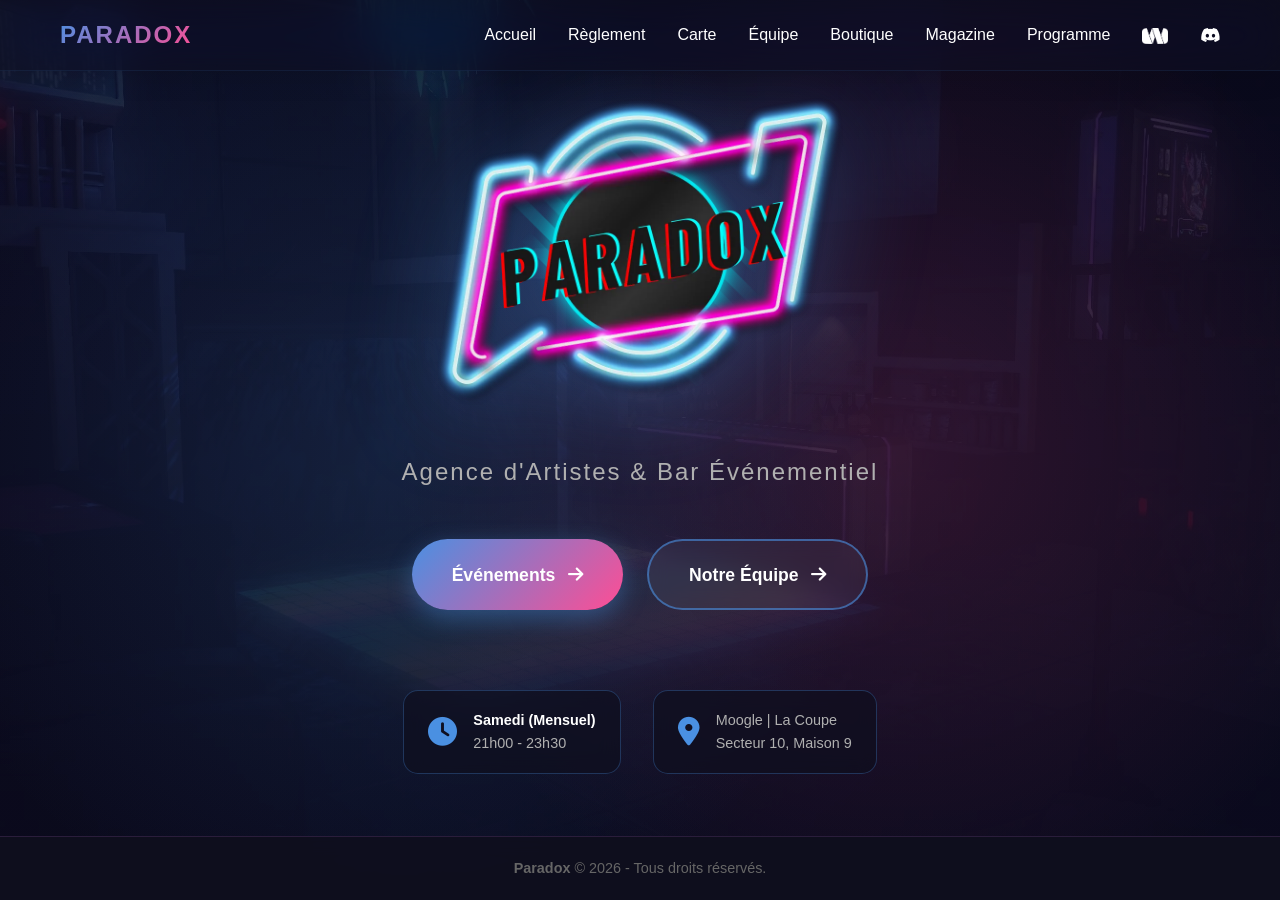
==== commit 154f0d47: "maj paradox" ====
--- a/index.html
+++ b/index.html
@@ -3,7 +3,9 @@
 <head>
     <meta charset="UTF-8">
     <meta name="viewport" content="width=device-width, initial-scale=1.0">
-    <title>Paradox - Agence d'Artistes & Bar</title>
+    <title>Paradox - Agence d'Artistes & Bar Événementiel</title>
+    <link rel="icon" type="image/webp" href="media/paradox_logo.webp">
+    <link rel="icon" type="image/png" href="media/paradox_logo.png">
     <link rel="stylesheet" href="style.css">
     <link rel="stylesheet" href="https://cdnjs.cloudflare.com/ajax/libs/font-awesome/6.4.0/css/all.min.css">
 </head>
@@ -11,17 +13,22 @@
     <nav class="navbar navbar-static">
         <div class="container">
             <div class="logo">
-                <a href="index.html"><h2>PARADOX</h2></a>
+                <a href="/"><h2>PARADOX</h2></a>
             </div>
             <ul class="nav-links">
-                <li><a href="index.html" class="active">Accueil</a></li>
-                <li><a href="reglement.html">Règlement</a></li>
-                <li><a href="carte.html">Carte</a></li>
-                <li><a href="equipe.html">Équipe</a></li>
-                <li><a href="merch.html">Boutique</a></li>
-                <li><a href="magazine.html">Magazine</a></li>
-                <li><a href="programme.html">Programme</a></li>
-                <li><a href="https://w2g.tv/?r=dgdjw1shaeg6t09lxw" target="_blank" class="icon-link"><img src="media/w2g_logo.png" alt="Watch2Gether"></a></li>
+                <li><a href="/" class="active">Accueil</a></li>
+                <li><a href="/reglement/">Règlement</a></li>
+                <li><a href="/carte/">Carte</a></li>
+                <li><a href="/equipe/">Équipe</a></li>
+                <li><a href="/boutique/">Boutique</a></li>
+                <li><a href="/magazine/">Magazine</a></li>
+                <li><a href="/programme/">Programme</a></li>
+                <li><a href="https://w2g.tv/?r=dgdjw1shaeg6t09lxw" target="_blank" class="icon-link">
+                    <picture>
+                        <source srcset="media/w2g_logo.webp" type="image/webp">
+                        <img src="media/w2g_logo.png" alt="Watch2Gether">
+                    </picture>
+                </a></li>
                 <li><a href="https://discord.gg/9MaAJ3WnYC" target="_blank" class="icon-link"><i class="fab fa-discord"></i></a></li>
             </ul>
             <div class="burger">
@@ -36,14 +43,17 @@
         <div class="hero-background"></div>
         <div class="hero-content-wrapper">
             <div class="hero-main-content">
-                <img src="media/paradox_logo.png" alt="Paradox Logo" class="hero-immersive-logo">
+                <picture>
+                    <source srcset="media/paradox_logo.webp" type="image/webp">
+                    <img src="media/paradox_logo.png" alt="Paradox Logo" class="hero-immersive-logo">
+                </picture>
                 <p class="hero-immersive-subtitle">Agence d'Artistes & Bar Événementiel</p>
                 <div class="hero-immersive-cta">
-                    <a href="programme.html" class="cta-btn cta-primary">
+                    <a href="/programme/" class="cta-btn cta-primary">
                         <span>Événements</span>
                         <i class="fas fa-arrow-right"></i>
                     </a>
-                    <a href="equipe.html" class="cta-btn cta-secondary">
+                    <a href="/equipe/" class="cta-btn cta-secondary">
                         <span>Notre Équipe</span>
                         <i class="fas fa-arrow-right"></i>
                     </a>
@@ -77,7 +87,7 @@
 
     <footer>
         <div class="container">
-            <p><strong>Paradox</strong> &copy; 2026 - Tous droits réservés.</p>
+            <p><strong>Paradox</strong> &copy; <span id="current-year">2026</span> - Tous droits réservés.</p>
         </div>
     </footer>
 
--- a/style.css
+++ b/style.css
@@ -44,7 +44,7 @@
 body {
     font-family: 'Poppins', sans-serif;
     background-color: var(--darker-bg);
-    background-image: url('media/paradox_bg.jpg');
+    background-image: url('media/paradox_bg.webp'), url('media/paradox_bg.jpg');
     background-size: cover;
     background-position: center;
     background-attachment: fixed;
@@ -61,7 +61,7 @@
     left: -5%;
     width: 110%;
     height: 110%;
-    background: url('media/paradox_bg.jpg') center/cover no-repeat;
+    background: url('media/paradox_bg.webp') center/cover no-repeat, url('media/paradox_bg.jpg') center/cover no-repeat;
     z-index: -1;
     animation: slowZoom 30s ease-in-out infinite alternate;
 }
@@ -630,9 +630,13 @@
 }
 
 @media screen and (max-width: 768px) {
+    body {
+        overflow-x: hidden;
+    }
+
     .nav-links {
         position: fixed;
-        right: -100%;
+        right: 0;
         height: 100vh;
         top: 0;
         background: var(--dark-bg);
@@ -640,40 +644,100 @@
         align-items: center;
         justify-content: center;
         width: 60%;
-        transition: right 0.5s ease;
+        transform: translateX(100%);
+        transition: transform 0.5s ease;
         z-index: 999;
     }
 
     .nav-links.active {
-        right: 0;
+        transform: translateX(0);
     }
 
     .burger {
         display: flex;
     }
 
+    .hero-immersive {
+        min-height: 100vh;
+        height: auto;
+    }
+
+    body:has(.navbar-static) .hero-immersive {
+        min-height: 100vh;
+        height: auto;
+        padding-bottom: 80px;
+    }
+
+    .hero-content-wrapper {
+        padding: 1rem;
+        gap: 2rem;
+    }
+
+    .hero-main-content {
+        padding: 1rem;
+    }
+
     .hero-immersive-logo {
-        max-width: 300px;
+        max-width: 250px;
+        margin-bottom: 1rem;
     }
 
     .hero-immersive-subtitle {
-        font-size: 1.2rem;
+        font-size: 1rem;
+        margin-bottom: 2rem;
+        letter-spacing: 1px;
     }
 
     .cta-btn {
-        padding: 1rem 2rem;
-        font-size: 1rem;
+        padding: 0.9rem 1.8rem;
+        font-size: 0.95rem;
     }
 
     .hero-info-wrapper {
         flex-direction: column;
         gap: 1rem;
-        margin-top: 2rem;
-        width: 90%;
-        max-width: 500px;
+        margin-top: 1.5rem;
+        width: 95%;
+        max-width: 400px;
     }
 
     .hero-info-box {
         width: 100%;
-    }
-}
+        padding: 1rem;
+    }
+
+    .hero-info-icon {
+        font-size: 1.2rem;
+    }
+
+    .hero-info-text p {
+        font-size: 0.9rem;
+    }
+}
+
+@media screen and (max-width: 480px) {
+    .hero-immersive-logo {
+        max-width: 200px;
+    }
+
+    .hero-immersive-subtitle {
+        font-size: 0.9rem;
+    }
+
+    .hero-immersive-cta {
+        gap: 1rem;
+        flex-direction: column;
+        width: 100%;
+    }
+
+    .cta-btn {
+        width: 100%;
+        max-width: 280px;
+        padding: 1rem;
+        font-size: 0.9rem;
+    }
+
+    .hero-info-box {
+        padding: 0.8rem;
+    }
+}
